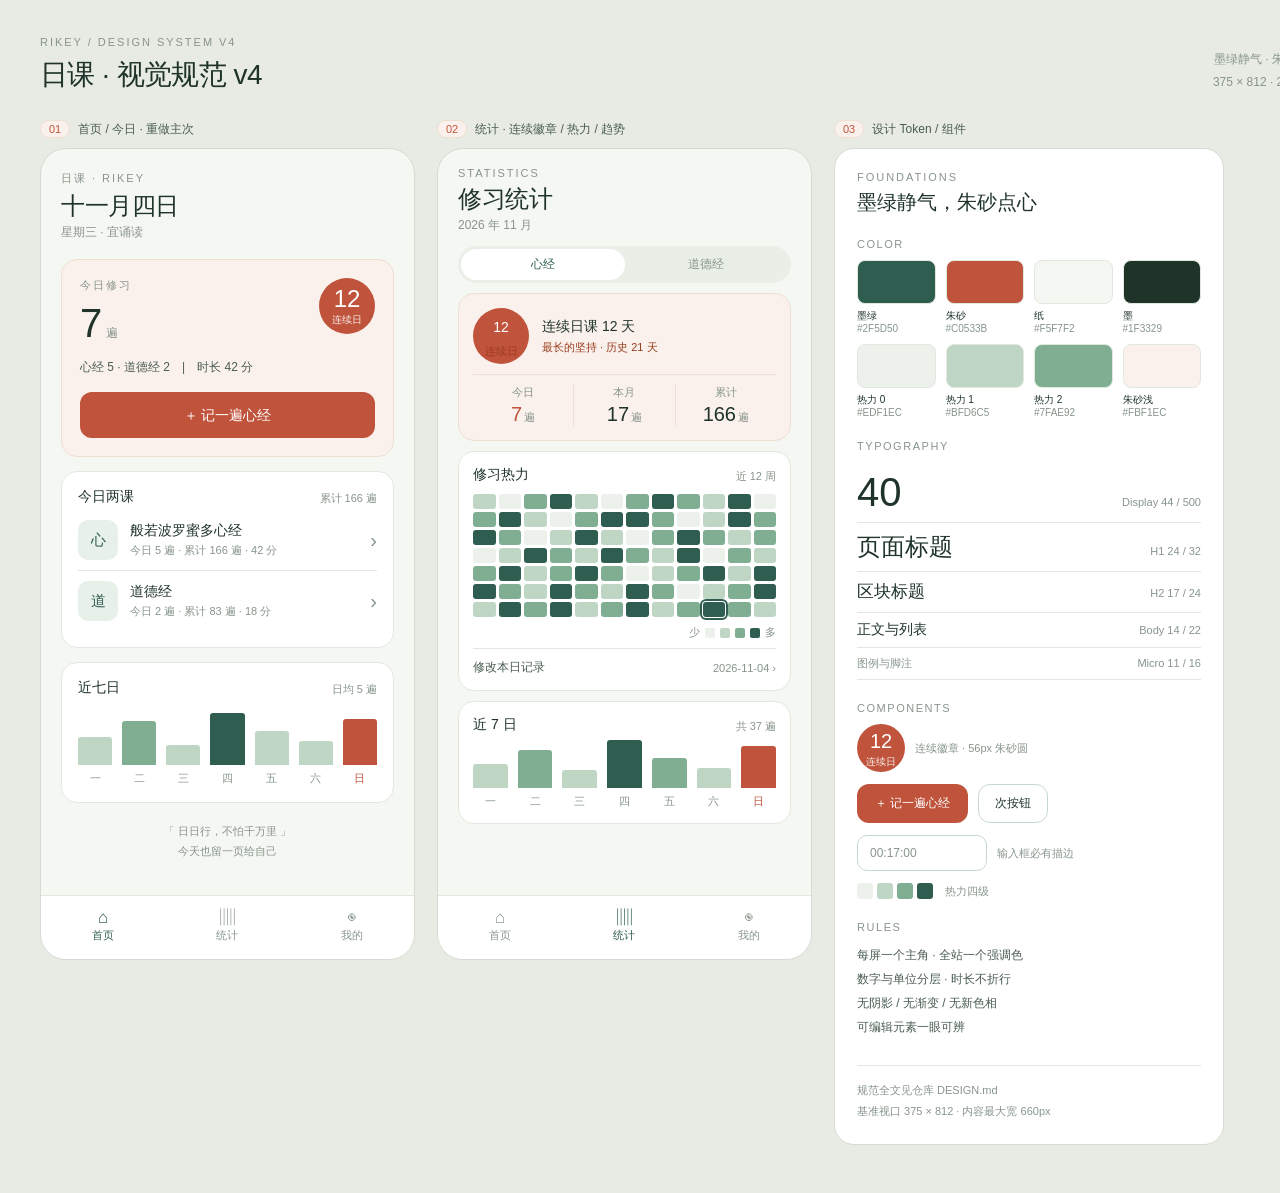
==== design/preview.html @ 215e9427 "feat: 视觉规范 v4 全套重做（DESIGN.md + 首页/统计/全站）+ Pixso 设计稿" ====
<!doctype html>
<html lang="zh-CN">
<head>
<meta charset="utf-8">
<title>日课 · 视觉规范 v4 设计稿</title>
<style>
  *{box-sizing:border-box;margin:0;padding:0}
  :root{
    --paper:#F5F7F2;--paper-deep:#E9EFE7;--card:#FFFFFF;--line:#E1E9DF;--line-strong:#C9D8CC;
    --ink:#1F3329;--ink-2:#4A5C51;--muted:#87958B;
    --green:#2F5D50;--green-soft:#E7F0E9;
    --cinnabar:#C0533B;--cinnabar-ink:#993C1D;--cinnabar-soft:#FBF1EC;--cinnabar-line:#EEDFD3;
    --heat-0:#EDF1EC;--heat-1:#BFD6C5;--heat-2:#7FAE92;--heat-3:#2F5D50;
    --font:-apple-system,BlinkMacSystemFont,"SF Pro Text","PingFang SC","Noto Sans CJK SC","Microsoft YaHei",sans-serif;
  }
  body{font-family:var(--font);background:#E7EBE4;color:var(--ink);padding:36px 40px 48px}
  .canvas{width:1280px;margin:0 auto}
  .masthead{display:flex;align-items:flex-end;justify-content:space-between;margin-bottom:26px}
  .eyebrow{font-size:11px;letter-spacing:.18em;color:var(--muted);text-transform:uppercase}
  .masthead h1{font-size:28px;font-weight:500;letter-spacing:-.02em;margin-top:8px}
  .masthead .meta{font-size:12px;color:var(--muted);text-align:right;line-height:1.9}
  .board{display:flex;gap:22px;align-items:flex-start}
  .col{display:flex;flex-direction:column;gap:10px}
  .col-label{font-size:12px;color:var(--ink-2);display:flex;align-items:center;gap:8px}
  .col-label b{font-size:11px;font-weight:500;color:var(--cinnabar);border:1px solid var(--cinnabar-line);background:var(--cinnabar-soft);border-radius:999px;padding:2px 8px}
  .phone{width:375px;height:812px;background:var(--paper);border:1px solid #D3DBD2;border-radius:26px;overflow:hidden;position:relative;display:flex;flex-direction:column}
  .screen{padding:22px 20px 84px;overflow:hidden;flex:1}
  .page-head{margin-bottom:18px}
  .page-head h2{font-size:24px;font-weight:500;line-height:32px;letter-spacing:-.02em;margin-top:4px;font-family:"Songti SC","Noto Serif CJK SC",serif}
  .page-head .date{font-size:12px;color:var(--muted);margin-top:2px}
  .hero{background:var(--cinnabar-soft);border:1px solid var(--cinnabar-line);border-radius:16px;padding:18px;margin-bottom:14px}
  .hero-top{display:flex;align-items:flex-start;justify-content:space-between}
  .hero-num{font-size:40px;font-weight:500;line-height:44px;letter-spacing:-.03em;color:var(--ink);margin-top:8px;font-variant-numeric:tabular-nums}
  .hero-num small{font-size:12px;font-weight:400;color:var(--muted);margin-left:5px;letter-spacing:0}
  .hero-sub{font-size:12px;color:var(--ink-2);margin-top:4px}
  .seal{width:56px;height:56px;border-radius:50%;background:var(--cinnabar);color:#fff;display:flex;flex-direction:column;align-items:center;justify-content:center;flex:none}
  .seal b{font-size:24px;font-weight:500;line-height:26px;font-variant-numeric:tabular-nums}
  .seal span{font-size:10px;opacity:.9;margin-top:1px}
  .cta{display:block;width:100%;height:46px;line-height:46px;text-align:center;background:var(--cinnabar);color:#fff;border-radius:12px;font-size:14px;margin-top:16px}
  .card{background:var(--card);border:1px solid var(--line);border-radius:16px;padding:16px;margin-bottom:14px}
  .card h3{font-size:14px;font-weight:500;margin-bottom:12px}
  .card h3 em{font-style:normal;font-size:11px;color:var(--muted);float:right;font-weight:400;margin-top:3px}
  .row{display:flex;align-items:center;gap:12px;padding:10px 0;border-top:1px solid var(--line)}
  .row:first-of-type{border-top:0;padding-top:2px}
  .mark{width:40px;height:40px;border-radius:10px;background:var(--green-soft);color:var(--green);font-size:15px;display:flex;align-items:center;justify-content:center;flex:none}
  .row .info{flex:1}
  .row .info b{display:block;font-size:14px;font-weight:500}
  .row .info span{display:block;font-size:11px;color:var(--muted);margin-top:3px}
  .row .arrow{font-size:20px;color:var(--muted)}
  .bars{display:flex;align-items:flex-end;gap:10px;height:56px;margin-top:4px}
  .bars i{flex:1;border-radius:3px 3px 0 0;display:block}
  .week{display:flex;gap:10px;margin-top:6px}
  .week span{flex:1;text-align:center;font-size:11px;color:var(--muted)}
  .verse{text-align:center;font-size:11px;color:var(--muted);line-height:20px;margin-top:18px}
  .nav{position:absolute;left:0;right:0;bottom:0;height:64px;background:var(--card);border-top:1px solid var(--line);display:flex}
  .nav div{flex:1;text-align:center;font-size:11px;color:var(--muted);padding-top:12px}
  .nav div.on{color:var(--green);font-weight:500}
  .nav div b{display:block;font-size:17px;font-weight:400;line-height:20px}
  .segmented{display:flex;background:var(--paper-deep);border-radius:999px;padding:3px;margin-bottom:14px}
  .segmented span{flex:1;text-align:center;font-size:12px;padding:7px 0;color:var(--muted);border-radius:999px}
  .segmented span.on{background:var(--card);color:var(--green);font-weight:500}
  .streak-card{background:var(--cinnabar-soft);border:1px solid var(--cinnabar-line);border-radius:16px;padding:16px;margin-bottom:14px}
  .streak-top{display:flex;align-items:center;gap:13px}
  .streak-top b{font-size:14px;font-weight:500;display:block}
  .streak-top span{font-size:11px;color:var(--cinnabar-ink);display:block;margin-top:4px}
  .metrics{display:flex;border-top:1px solid var(--cinnabar-line);margin-top:14px;padding-top:12px}
  .metrics div{flex:1;text-align:center;border-right:1px solid var(--cinnabar-line)}
  .metrics div:last-child{border-right:0}
  .metrics span{display:block;font-size:11px;color:var(--muted)}
  .metrics b{display:block;font-size:20px;font-weight:500;margin-top:3px;font-variant-numeric:tabular-nums}
  .metrics b small{font-size:11px;font-weight:400;color:var(--muted);margin-left:2px}
  .heat{display:grid;grid-template-columns:repeat(12,1fr);gap:4px}
  .heat i{height:18px;border-radius:3px;background:var(--heat-0);display:block}
  .heat i.l1{background:var(--heat-1)}.heat i.l2{background:var(--heat-2)}.heat i.l3{background:var(--heat-3)}
  .heat i.sel{outline:2px solid var(--green);outline-offset:1px}
  .legend{display:flex;align-items:center;justify-content:flex-end;gap:5px;margin-top:12px;font-size:11px;color:var(--muted)}
  .legend i{width:10px;height:10px;border-radius:2px;display:block}
  .editor{border-top:1px solid var(--line);margin-top:12px;padding:12px 0 0;font-size:12px;color:var(--ink-2);display:flex;justify-content:space-between;align-items:center}
  .editor b{font-weight:500}
  .editor span{color:var(--muted);font-size:11px}
  /* 统计页密度：保证近 7 日卡在 812 高度内完整可见 */
  .stats .screen{padding-top:18px;padding-bottom:70px}
  .stats .page-head{margin-bottom:12px}
  .stats .segmented{margin-bottom:10px}
  .stats .streak-card{padding:14px;margin-bottom:10px}
  .stats .metrics{margin-top:10px;padding-top:10px}
  .stats .card{padding:14px;margin-bottom:10px}
  .stats .card h3{margin-bottom:10px}
  .stats .heat{gap:3px}
  .stats .heat i{height:15px}
  .stats .legend{margin-top:8px}
  .stats .editor{margin-top:8px;padding-top:10px}
  .stats .bars{height:44px}
  /* 规范板 */
  .spec{width:390px;background:var(--card);border:1px solid #D3DBD2;border-radius:20px;padding:22px;min-height:812px}
  .spec h2{font-size:20px;font-weight:500;margin:6px 0 20px}
  .spec h4{font-size:11px;letter-spacing:.14em;color:var(--muted);text-transform:uppercase;margin:22px 0 10px;font-weight:500}
  .swatches{display:grid;grid-template-columns:repeat(4,1fr);gap:10px}
  .sw{text-align:left}
  .sw i{display:block;height:44px;border-radius:8px;border:1px solid var(--line)}
  .sw b{display:block;font-size:10px;font-weight:500;margin-top:5px}
  .sw span{display:block;font-size:10px;color:var(--muted)}
  .type-row{display:flex;align-items:baseline;gap:12px;border-bottom:1px solid var(--line);padding:8px 0}
  .type-row b{font-weight:500;white-space:nowrap}
  .type-row span{font-size:11px;color:var(--muted);margin-left:auto;white-space:nowrap}
  .comp{display:flex;align-items:center;gap:10px;margin-bottom:12px;flex-wrap:wrap}
  .btn-main{background:var(--cinnabar);color:#fff;font-size:12px;border-radius:12px;padding:11px 18px}
  .btn-ghost{border:1px solid var(--line-strong);color:var(--ink);font-size:12px;border-radius:12px;padding:10px 16px}
  .input{border:1px solid var(--line-strong);border-radius:10px;padding:10px 12px;font-size:12px;color:var(--muted);width:130px}
  .foot{margin-top:26px;font-size:11px;color:var(--muted);line-height:1.9;border-top:1px solid var(--line);padding-top:14px}
</style>
</head>
<body>
<div class="canvas">
  <div class="masthead">
    <div><div class="eyebrow">Rikey / Design system v4</div><h1>日课 · 视觉规范 v4</h1></div>
    <div class="meta">墨绿静气 · 朱砂点心<br>375 × 812 · 2026.11</div>
  </div>

  <div class="board">
    <!-- 01 首页 -->
    <div class="col">
      <div class="col-label"><b>01</b> 首页 / 今日 · 重做主次</div>
      <div class="phone">
        <div class="screen">
          <div class="page-head"><div class="eyebrow">日课 · RIKEY</div><h2>十一月四日</h2><div class="date">星期三 · 宜诵读</div></div>

          <div class="hero">
            <div class="hero-top">
              <div><div class="eyebrow">今日修习</div><div class="hero-num">7<small>遍</small></div><div class="hero-sub">心经 5 · 道德经 2　|　时长 42 分</div></div>
              <div class="seal"><b>12</b><span>连续日</span></div>
            </div>
            <div class="cta">＋ 记一遍心经</div>
          </div>

          <div class="card">
            <h3>今日两课<em>累计 166 遍</em></h3>
            <div class="row"><div class="mark">心</div><div class="info"><b>般若波罗蜜多心经</b><span>今日 5 遍 · 累计 166 遍 · 42 分</span></div><div class="arrow">›</div></div>
            <div class="row"><div class="mark">道</div><div class="info"><b>道德经</b><span>今日 2 遍 · 累计 83 遍 · 18 分</span></div><div class="arrow">›</div></div>
          </div>

          <div class="card">
            <h3>近七日<em>日均 5 遍</em></h3>
            <div class="bars"><i style="height:28px;background:var(--heat-1)"></i><i style="height:44px;background:var(--heat-2)"></i><i style="height:20px;background:var(--heat-1)"></i><i style="height:52px;background:var(--heat-3)"></i><i style="height:34px;background:var(--heat-1)"></i><i style="height:24px;background:var(--heat-1)"></i><i style="height:46px;background:var(--cinnabar)"></i></div>
            <div class="week"><span>一</span><span>二</span><span>三</span><span>四</span><span>五</span><span>六</span><span style="color:var(--cinnabar)">日</span></div>
          </div>

          <div class="verse">「 日日行，不怕千万里 」<br>今天也留一页给自己</div>
        </div>
        <div class="nav"><div class="on"><b>⌂</b>首页</div><div><b>▥</b>统计</div><div><b>◉</b>我的</div></div>
      </div>
    </div>

    <!-- 02 统计 -->
    <div class="col">
      <div class="col-label"><b>02</b> 统计 · 连续徽章 / 热力 / 趋势</div>
      <div class="phone stats">
        <div class="screen">
          <div class="page-head"><div class="eyebrow">STATISTICS</div><h2>修习统计</h2><div class="date">2026 年 11 月</div></div>

          <div class="segmented"><span class="on">心经</span><span>道德经</span></div>

          <div class="streak-card">
            <div class="streak-top">
              <div class="seal"><b>12</b><span>连续日</span></div>
              <div><b>连续日课 12 天</b><span>最长的坚持 · 历史 21 天</span></div>
            </div>
            <div class="metrics">
              <div><span>今日</span><b style="color:var(--cinnabar)">7<small>遍</small></b></div>
              <div><span>本月</span><b>17<small>遍</small></b></div>
              <div><span>累计</span><b>166<small>遍</small></b></div>
            </div>
          </div>

          <div class="card">
            <h3>修习热力<em>近 12 周</em></h3>
            <div class="heat">
              <i class="l1"></i><i></i><i class="l2"></i><i class="l3"></i><i class="l1"></i><i></i><i class="l2"></i><i class="l3"></i><i class="l2"></i><i class="l1"></i><i class="l3"></i><i></i>
              <i class="l2"></i><i class="l3"></i><i class="l1"></i><i></i><i class="l2"></i><i class="l3"></i><i class="l3"></i><i class="l2"></i><i></i><i class="l1"></i><i class="l3"></i><i class="l2"></i>
              <i class="l3"></i><i class="l2"></i><i></i><i class="l1"></i><i class="l3"></i><i class="l1"></i><i></i><i class="l2"></i><i class="l3"></i><i class="l2"></i><i class="l1"></i><i class="l2"></i>
              <i></i><i class="l1"></i><i class="l3"></i><i class="l2"></i><i class="l1"></i><i class="l3"></i><i class="l2"></i><i class="l1"></i><i class="l3"></i><i></i><i class="l2"></i><i class="l1"></i>
              <i class="l2"></i><i class="l3"></i><i class="l1"></i><i class="l2"></i><i class="l3"></i><i class="l2"></i><i></i><i class="l1"></i><i class="l2"></i><i class="l3"></i><i class="l1"></i><i class="l3"></i>
              <i class="l3"></i><i class="l2"></i><i class="l1"></i><i class="l3"></i><i class="l2"></i><i class="l1"></i><i class="l3"></i><i class="l2"></i><i></i><i class="l1"></i><i class="l2"></i><i class="l3"></i>
              <i class="l1"></i><i class="l3"></i><i class="l2"></i><i class="l3"></i><i class="l1"></i><i class="l2"></i><i class="l3"></i><i class="l1"></i><i class="l2"></i><i class="l3 sel"></i><i class="l2"></i><i class="l1"></i>
            </div>
            <div class="legend">少<i style="background:var(--heat-0)"></i><i style="background:var(--heat-1)"></i><i style="background:var(--heat-2)"></i><i style="background:var(--heat-3)"></i>多</div>
            <div class="editor"><b>修改本日记录</b><span>2026-11-04 ›</span></div>
          </div>

          <div class="card">
            <h3>近 7 日<em>共 37 遍</em></h3>
            <div class="bars"><i style="height:24px;background:var(--heat-1)"></i><i style="height:38px;background:var(--heat-2)"></i><i style="height:18px;background:var(--heat-1)"></i><i style="height:48px;background:var(--heat-3)"></i><i style="height:30px;background:var(--heat-2)"></i><i style="height:20px;background:var(--heat-1)"></i><i style="height:42px;background:var(--cinnabar)"></i></div>
            <div class="week"><span>一</span><span>二</span><span>三</span><span>四</span><span>五</span><span>六</span><span style="color:var(--cinnabar)">日</span></div>
          </div>

        </div>
        <div class="nav"><div><b>⌂</b>首页</div><div class="on"><b>▥</b>统计</div><div><b>◉</b>我的</div></div>
      </div>
    </div>

    <!-- 03 规范板 -->
    <div class="col">
      <div class="col-label"><b>03</b> 设计 Token / 组件</div>
      <div class="spec">
        <div class="eyebrow">Foundations</div>
        <h2>墨绿静气，朱砂点心</h2>
        <h4>Color</h4>
        <div class="swatches">
          <div class="sw"><i style="background:#2F5D50"></i><b>墨绿</b><span>#2F5D50</span></div>
          <div class="sw"><i style="background:#C0533B"></i><b>朱砂</b><span>#C0533B</span></div>
          <div class="sw"><i style="background:#F5F7F2"></i><b>纸</b><span>#F5F7F2</span></div>
          <div class="sw"><i style="background:#1F3329"></i><b>墨</b><span>#1F3329</span></div>
          <div class="sw"><i style="background:#EDF1EC"></i><b>热力 0</b><span>#EDF1EC</span></div>
          <div class="sw"><i style="background:#BFD6C5"></i><b>热力 1</b><span>#BFD6C5</span></div>
          <div class="sw"><i style="background:#7FAE92"></i><b>热力 2</b><span>#7FAE92</span></div>
          <div class="sw"><i style="background:#FBF1EC"></i><b>朱砂浅</b><span>#FBF1EC</span></div>
        </div>
        <h4>Typography</h4>
        <div class="type-row"><b style="font-size:40px;line-height:44px">40</b><span>Display 44 / 500</span></div>
        <div class="type-row"><b style="font-size:24px;line-height:32px">页面标题</b><span>H1 24 / 32</span></div>
        <div class="type-row"><b style="font-size:17px;line-height:24px">区块标题</b><span>H2 17 / 24</span></div>
        <div class="type-row"><b style="font-size:14px">正文与列表</b><span>Body 14 / 22</span></div>
        <div class="type-row"><b style="font-size:11px;color:var(--muted)">图例与脚注</b><span>Micro 11 / 16</span></div>
        <h4>Components</h4>
        <div class="comp"><div class="seal" style="width:48px;height:48px"><b style="font-size:20px">12</b><span>连续日</span></div><span style="font-size:11px;color:var(--muted)">连续徽章 · 56px 朱砂圆</span></div>
        <div class="comp"><div class="btn-main">＋ 记一遍心经</div><div class="btn-ghost">次按钮</div></div>
        <div class="comp"><div class="input">00:17:00</div><span style="font-size:11px;color:var(--muted)">输入框必有描边</span></div>
        <div class="comp" style="gap:4px"><i style="width:16px;height:16px;border-radius:3px;background:var(--heat-0)"></i><i style="width:16px;height:16px;border-radius:3px;background:var(--heat-1)"></i><i style="width:16px;height:16px;border-radius:3px;background:var(--heat-2)"></i><i style="width:16px;height:16px;border-radius:3px;background:var(--heat-3)"></i><span style="font-size:11px;color:var(--muted);margin-left:8px">热力四级</span></div>
        <h4>Rules</h4>
        <div style="font-size:12px;line-height:2;color:var(--ink-2)">每屏一个主角 · 全站一个强调色<br>数字与单位分层 · 时长不折行<br>无阴影 / 无渐变 / 无新色相<br>可编辑元素一眼可辨</div>
        <div class="foot">规范全文见仓库 DESIGN.md<br>基准视口 375 × 812 · 内容最大宽 660px</div>
      </div>
    </div>
  </div>
</div>
</body>
</html>
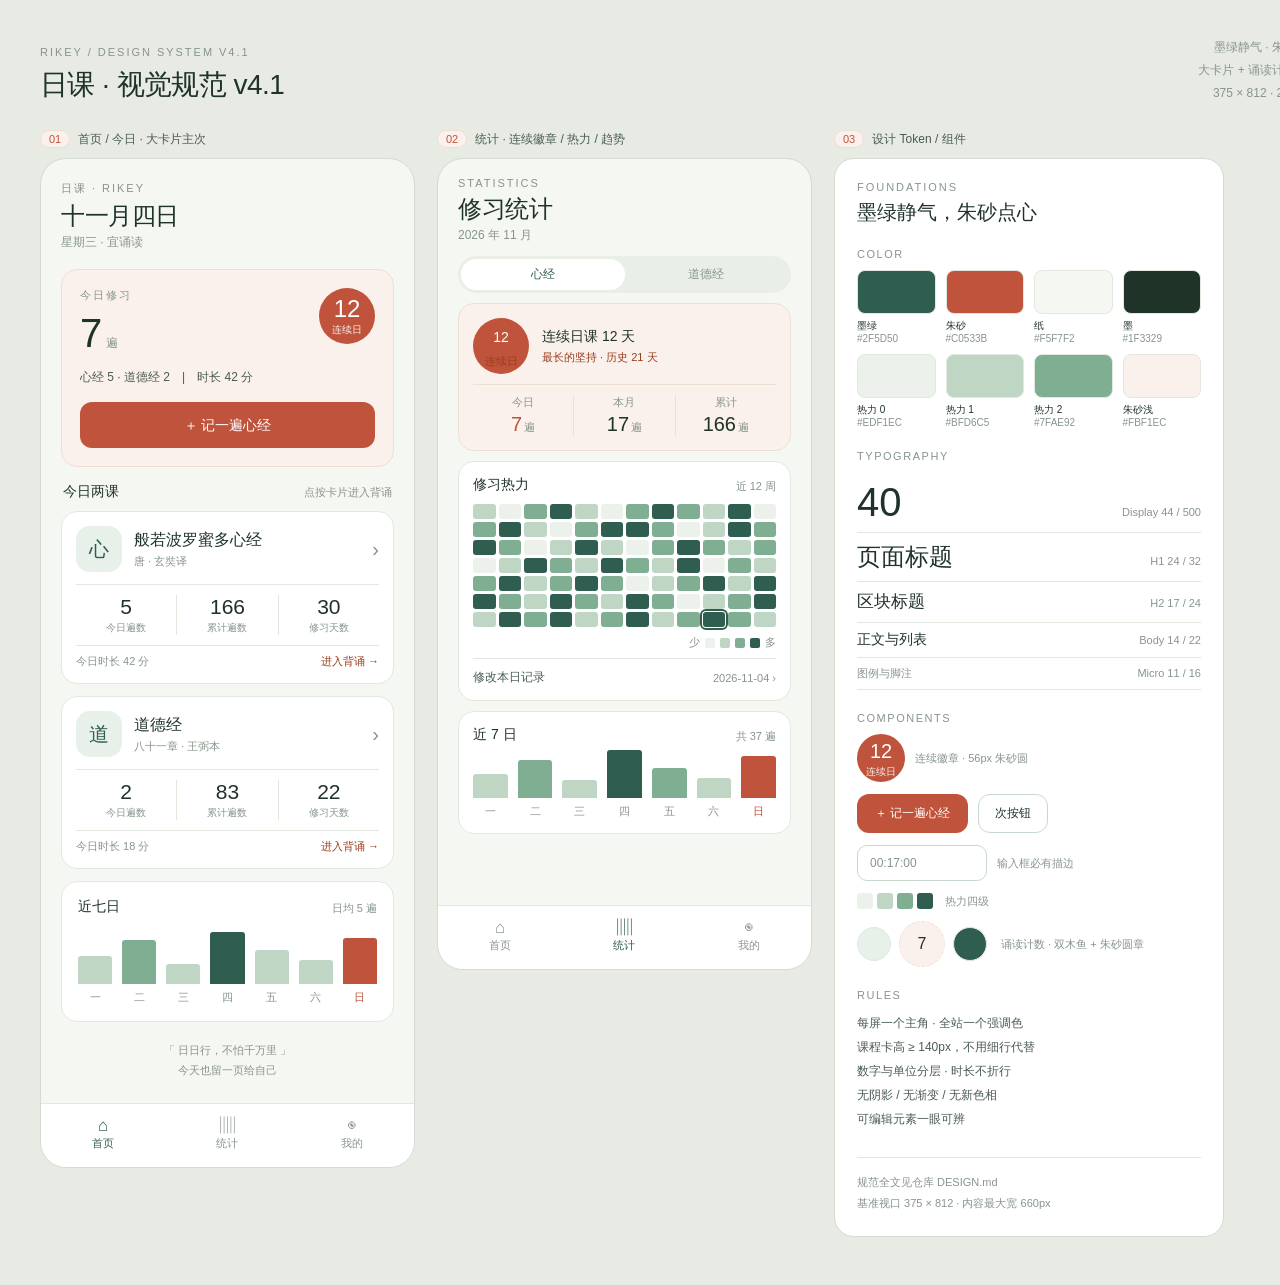
==== commit e7abf328: "feat(v4.1): 恢复首页/选择页大卡片并重绘开始后的诵读计数面板" ====
--- a/design/preview.html
+++ b/design/preview.html
@@ -52,6 +52,25 @@
   .week{display:flex;gap:10px;margin-top:6px}
   .week span{flex:1;text-align:center;font-size:11px;color:var(--muted)}
   .verse{text-align:center;font-size:11px;color:var(--muted);line-height:20px;margin-top:18px}
+  /* v4.1 首页大卡片 */
+  .home{height:1010px}
+  .home .screen{padding-bottom:24px}
+  .section-label{display:flex;align-items:baseline;justify-content:space-between;margin:16px 2px 10px;font-size:14px;font-weight:500}
+  .section-label em{font-style:normal;font-size:11px;font-weight:400;color:var(--muted)}
+  .bigcard{background:var(--card);border:1px solid var(--line);border-radius:16px;padding:14px;margin-bottom:12px}
+  .bigcard-top{display:flex;align-items:center;gap:12px}
+  .bigseal{width:46px;height:46px;border-radius:14px;background:var(--green-soft);color:var(--green);font-size:20px;font-family:"Songti SC",serif;display:grid;place-items:center;flex:none}
+  .bigtitle{flex:1;min-width:0}
+  .bigtitle b{display:block;font-size:16px;font-weight:500;font-family:"Songti SC",serif;white-space:nowrap;overflow:hidden;text-overflow:ellipsis}
+  .bigtitle span{display:block;font-size:11px;color:var(--muted);margin-top:3px}
+  .bigcard-top .arrow{font-size:20px;color:var(--muted)}
+  .bigstats{display:flex;margin:12px 0 8px;padding:10px 0;border-top:1px solid var(--line);border-bottom:1px solid var(--line)}
+  .bigstats div{flex:1;text-align:center;border-right:1px solid var(--line)}
+  .bigstats div:last-child{border-right:0}
+  .bigstats b{display:block;font-size:21px;font-weight:500;font-variant-numeric:tabular-nums}
+  .bigstats span{display:block;font-size:10px;color:var(--muted);margin-top:2px}
+  .bigfoot{display:flex;justify-content:space-between;font-size:11px;color:var(--muted)}
+  .bigfoot em{font-style:normal;color:var(--cinnabar-ink)}
   .nav{position:absolute;left:0;right:0;bottom:0;height:64px;background:var(--card);border-top:1px solid var(--line);display:flex}
   .nav div{flex:1;text-align:center;font-size:11px;color:var(--muted);padding-top:12px}
   .nav div.on{color:var(--green);font-weight:500}
@@ -113,15 +132,15 @@
 <body>
 <div class="canvas">
   <div class="masthead">
-    <div><div class="eyebrow">Rikey / Design system v4</div><h1>日课 · 视觉规范 v4</h1></div>
-    <div class="meta">墨绿静气 · 朱砂点心<br>375 × 812 · 2026.11</div>
+    <div><div class="eyebrow">Rikey / Design system v4.1</div><h1>日课 · 视觉规范 v4.1</h1></div>
+    <div class="meta">墨绿静气 · 朱砂点心<br>大卡片 + 诵读计数面板<br>375 × 812 · 2026.11</div>
   </div>
 
   <div class="board">
     <!-- 01 首页 -->
     <div class="col">
-      <div class="col-label"><b>01</b> 首页 / 今日 · 重做主次</div>
-      <div class="phone">
+      <div class="col-label"><b>01</b> 首页 / 今日 · 大卡片主次</div>
+      <div class="phone home">
         <div class="screen">
           <div class="page-head"><div class="eyebrow">日课 · RIKEY</div><h2>十一月四日</h2><div class="date">星期三 · 宜诵读</div></div>
 
@@ -133,10 +152,16 @@
             <div class="cta">＋ 记一遍心经</div>
           </div>
 
-          <div class="card">
-            <h3>今日两课<em>累计 166 遍</em></h3>
-            <div class="row"><div class="mark">心</div><div class="info"><b>般若波罗蜜多心经</b><span>今日 5 遍 · 累计 166 遍 · 42 分</span></div><div class="arrow">›</div></div>
-            <div class="row"><div class="mark">道</div><div class="info"><b>道德经</b><span>今日 2 遍 · 累计 83 遍 · 18 分</span></div><div class="arrow">›</div></div>
+          <div class="section-label">今日两课<em>点按卡片进入背诵</em></div>
+          <div class="bigcard">
+            <div class="bigcard-top"><div class="bigseal">心</div><div class="bigtitle"><b>般若波罗蜜多心经</b><span>唐 · 玄奘译</span></div><div class="arrow">›</div></div>
+            <div class="bigstats"><div><b>5</b><span>今日遍数</span></div><div><b>166</b><span>累计遍数</span></div><div><b>30</b><span>修习天数</span></div></div>
+            <div class="bigfoot"><span>今日时长 42 分</span><em>进入背诵 →</em></div>
+          </div>
+          <div class="bigcard">
+            <div class="bigcard-top"><div class="bigseal">道</div><div class="bigtitle"><b>道德经</b><span>八十一章 · 王弼本</span></div><div class="arrow">›</div></div>
+            <div class="bigstats"><div><b>2</b><span>今日遍数</span></div><div><b>83</b><span>累计遍数</span></div><div><b>22</b><span>修习天数</span></div></div>
+            <div class="bigfoot"><span>今日时长 18 分</span><em>进入背诵 →</em></div>
           </div>
 
           <div class="card">
@@ -226,8 +251,14 @@
         <div class="comp"><div class="btn-main">＋ 记一遍心经</div><div class="btn-ghost">次按钮</div></div>
         <div class="comp"><div class="input">00:17:00</div><span style="font-size:11px;color:var(--muted)">输入框必有描边</span></div>
         <div class="comp" style="gap:4px"><i style="width:16px;height:16px;border-radius:3px;background:var(--heat-0)"></i><i style="width:16px;height:16px;border-radius:3px;background:var(--heat-1)"></i><i style="width:16px;height:16px;border-radius:3px;background:var(--heat-2)"></i><i style="width:16px;height:16px;border-radius:3px;background:var(--heat-3)"></i><span style="font-size:11px;color:var(--muted);margin-left:8px">热力四级</span></div>
+        <div class="comp" style="gap:8px">
+          <i style="width:34px;height:34px;border-radius:50%;background:var(--green-soft);border:1px solid var(--line)"></i>
+          <i style="width:46px;height:46px;border-radius:50%;background:var(--cinnabar-soft);border:1px dashed var(--cinnabar-line);display:grid;place-items:center;font-style:normal;font-size:16px;font-weight:500;color:var(--ink)">7</i>
+          <i style="width:34px;height:34px;border-radius:50%;background:var(--green);border:1px solid var(--line)"></i>
+          <span style="font-size:11px;color:var(--muted);margin-left:6px">诵读计数 · 双木鱼 + 朱砂圆章</span>
+        </div>
         <h4>Rules</h4>
-        <div style="font-size:12px;line-height:2;color:var(--ink-2)">每屏一个主角 · 全站一个强调色<br>数字与单位分层 · 时长不折行<br>无阴影 / 无渐变 / 无新色相<br>可编辑元素一眼可辨</div>
+        <div style="font-size:12px;line-height:2;color:var(--ink-2)">每屏一个主角 · 全站一个强调色<br>课程卡高 ≥ 140px，不用细行代替<br>数字与单位分层 · 时长不折行<br>无阴影 / 无渐变 / 无新色相<br>可编辑元素一眼可辨</div>
         <div class="foot">规范全文见仓库 DESIGN.md<br>基准视口 375 × 812 · 内容最大宽 660px</div>
       </div>
     </div>
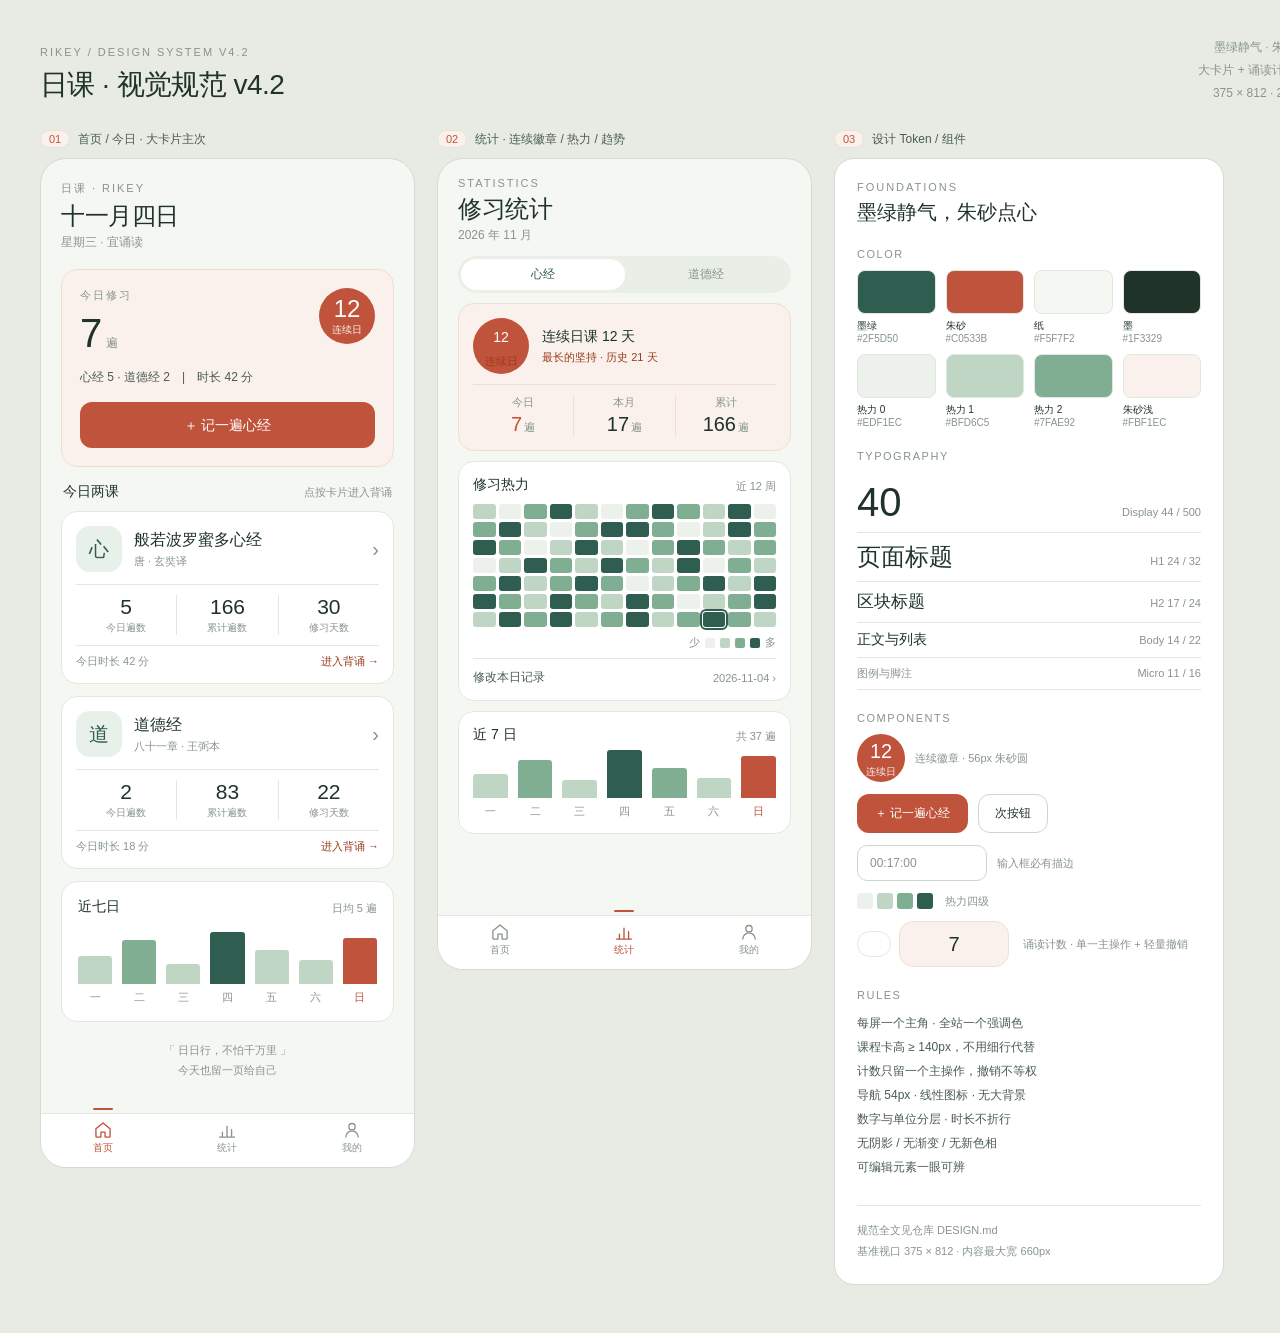
==== commit 674b4536: "feat(v4.2): 紧凑导航 + 单一主操作计数 + 道德经易错字拼音" ====
--- a/design/preview.html
+++ b/design/preview.html
@@ -71,10 +71,11 @@
   .bigstats span{display:block;font-size:10px;color:var(--muted);margin-top:2px}
   .bigfoot{display:flex;justify-content:space-between;font-size:11px;color:var(--muted)}
   .bigfoot em{font-style:normal;color:var(--cinnabar-ink)}
-  .nav{position:absolute;left:0;right:0;bottom:0;height:64px;background:var(--card);border-top:1px solid var(--line);display:flex}
-  .nav div{flex:1;text-align:center;font-size:11px;color:var(--muted);padding-top:12px}
-  .nav div.on{color:var(--green);font-weight:500}
-  .nav div b{display:block;font-size:17px;font-weight:400;line-height:20px}
+  .nav{position:absolute;left:0;right:0;bottom:0;height:54px;background:var(--card);border-top:1px solid var(--line);display:flex}
+  .nav div{position:relative;flex:1;text-align:center;font-size:10px;color:var(--muted);padding-top:6px}
+  .nav div.on{color:var(--cinnabar);font-weight:500}
+  .nav svg{display:block;width:20px;height:20px;margin:0 auto 1px;fill:none;stroke:currentColor;stroke-width:1.6;stroke-linecap:round;stroke-linejoin:round}
+  .nav div.on::before{content:'';position:absolute;top:-6px;left:50%;transform:translateX(-50%);width:20px;height:2px;border-radius:2px;background:var(--cinnabar)}
   .segmented{display:flex;background:var(--paper-deep);border-radius:999px;padding:3px;margin-bottom:14px}
   .segmented span{flex:1;text-align:center;font-size:12px;padding:7px 0;color:var(--muted);border-radius:999px}
   .segmented span.on{background:var(--card);color:var(--green);font-weight:500}
@@ -132,7 +133,7 @@
 <body>
 <div class="canvas">
   <div class="masthead">
-    <div><div class="eyebrow">Rikey / Design system v4.1</div><h1>日课 · 视觉规范 v4.1</h1></div>
+    <div><div class="eyebrow">Rikey / Design system v4.2</div><h1>日课 · 视觉规范 v4.2</h1></div>
     <div class="meta">墨绿静气 · 朱砂点心<br>大卡片 + 诵读计数面板<br>375 × 812 · 2026.11</div>
   </div>
 
@@ -172,7 +173,7 @@
 
           <div class="verse">「 日日行，不怕千万里 」<br>今天也留一页给自己</div>
         </div>
-        <div class="nav"><div class="on"><b>⌂</b>首页</div><div><b>▥</b>统计</div><div><b>◉</b>我的</div></div>
+        <div class="nav"><div class="on"><svg viewBox="0 0 24 24"><path d="M3.5 10.5 12 3.5l8.5 7v9a1 1 0 0 1-1 1h-5v-6h-5v6h-5a1 1 0 0 1-1-1z"/></svg>首页</div><div><svg viewBox="0 0 24 24"><path d="M3 20.5h18M6.5 20.5v-6M12 20.5v-13M17.5 20.5v-9"/></svg>统计</div><div><svg viewBox="0 0 24 24"><circle cx="12" cy="8" r="3.8"/><path d="M4.5 20.5a7.5 7.5 0 0 1 15 0"/></svg>我的</div></div>
       </div>
     </div>
 
@@ -219,7 +220,7 @@
           </div>
 
         </div>
-        <div class="nav"><div><b>⌂</b>首页</div><div class="on"><b>▥</b>统计</div><div><b>◉</b>我的</div></div>
+        <div class="nav"><div><svg viewBox="0 0 24 24"><path d="M3.5 10.5 12 3.5l8.5 7v9a1 1 0 0 1-1 1h-5v-6h-5v6h-5a1 1 0 0 1-1-1z"/></svg>首页</div><div class="on"><svg viewBox="0 0 24 24"><path d="M3 20.5h18M6.5 20.5v-6M12 20.5v-13M17.5 20.5v-9"/></svg>统计</div><div><svg viewBox="0 0 24 24"><circle cx="12" cy="8" r="3.8"/><path d="M4.5 20.5a7.5 7.5 0 0 1 15 0"/></svg>我的</div></div>
       </div>
     </div>
 
@@ -252,13 +253,12 @@
         <div class="comp"><div class="input">00:17:00</div><span style="font-size:11px;color:var(--muted)">输入框必有描边</span></div>
         <div class="comp" style="gap:4px"><i style="width:16px;height:16px;border-radius:3px;background:var(--heat-0)"></i><i style="width:16px;height:16px;border-radius:3px;background:var(--heat-1)"></i><i style="width:16px;height:16px;border-radius:3px;background:var(--heat-2)"></i><i style="width:16px;height:16px;border-radius:3px;background:var(--heat-3)"></i><span style="font-size:11px;color:var(--muted);margin-left:8px">热力四级</span></div>
         <div class="comp" style="gap:8px">
-          <i style="width:34px;height:34px;border-radius:50%;background:var(--green-soft);border:1px solid var(--line)"></i>
-          <i style="width:46px;height:46px;border-radius:50%;background:var(--cinnabar-soft);border:1px dashed var(--cinnabar-line);display:grid;place-items:center;font-style:normal;font-size:16px;font-weight:500;color:var(--ink)">7</i>
-          <i style="width:34px;height:34px;border-radius:50%;background:var(--green);border:1px solid var(--line)"></i>
-          <span style="font-size:11px;color:var(--muted);margin-left:6px">诵读计数 · 双木鱼 + 朱砂圆章</span>
+          <i style="width:34px;height:26px;border-radius:999px;border:1px solid var(--line)"></i>
+          <i style="width:110px;height:46px;border-radius:14px;background:var(--cinnabar-soft);border:1px solid var(--cinnabar-line);display:grid;place-items:center;font-style:normal;font-size:20px;font-weight:500;color:var(--ink)">7</i>
+          <span style="font-size:11px;color:var(--muted);margin-left:6px">诵读计数 · 单一主操作 + 轻量撤销</span>
         </div>
         <h4>Rules</h4>
-        <div style="font-size:12px;line-height:2;color:var(--ink-2)">每屏一个主角 · 全站一个强调色<br>课程卡高 ≥ 140px，不用细行代替<br>数字与单位分层 · 时长不折行<br>无阴影 / 无渐变 / 无新色相<br>可编辑元素一眼可辨</div>
+        <div style="font-size:12px;line-height:2;color:var(--ink-2)">每屏一个主角 · 全站一个强调色<br>课程卡高 ≥ 140px，不用细行代替<br>计数只留一个主操作，撤销不等权<br>导航 54px · 线性图标 · 无大背景<br>数字与单位分层 · 时长不折行<br>无阴影 / 无渐变 / 无新色相<br>可编辑元素一眼可辨</div>
         <div class="foot">规范全文见仓库 DESIGN.md<br>基准视口 375 × 812 · 内容最大宽 660px</div>
       </div>
     </div>
